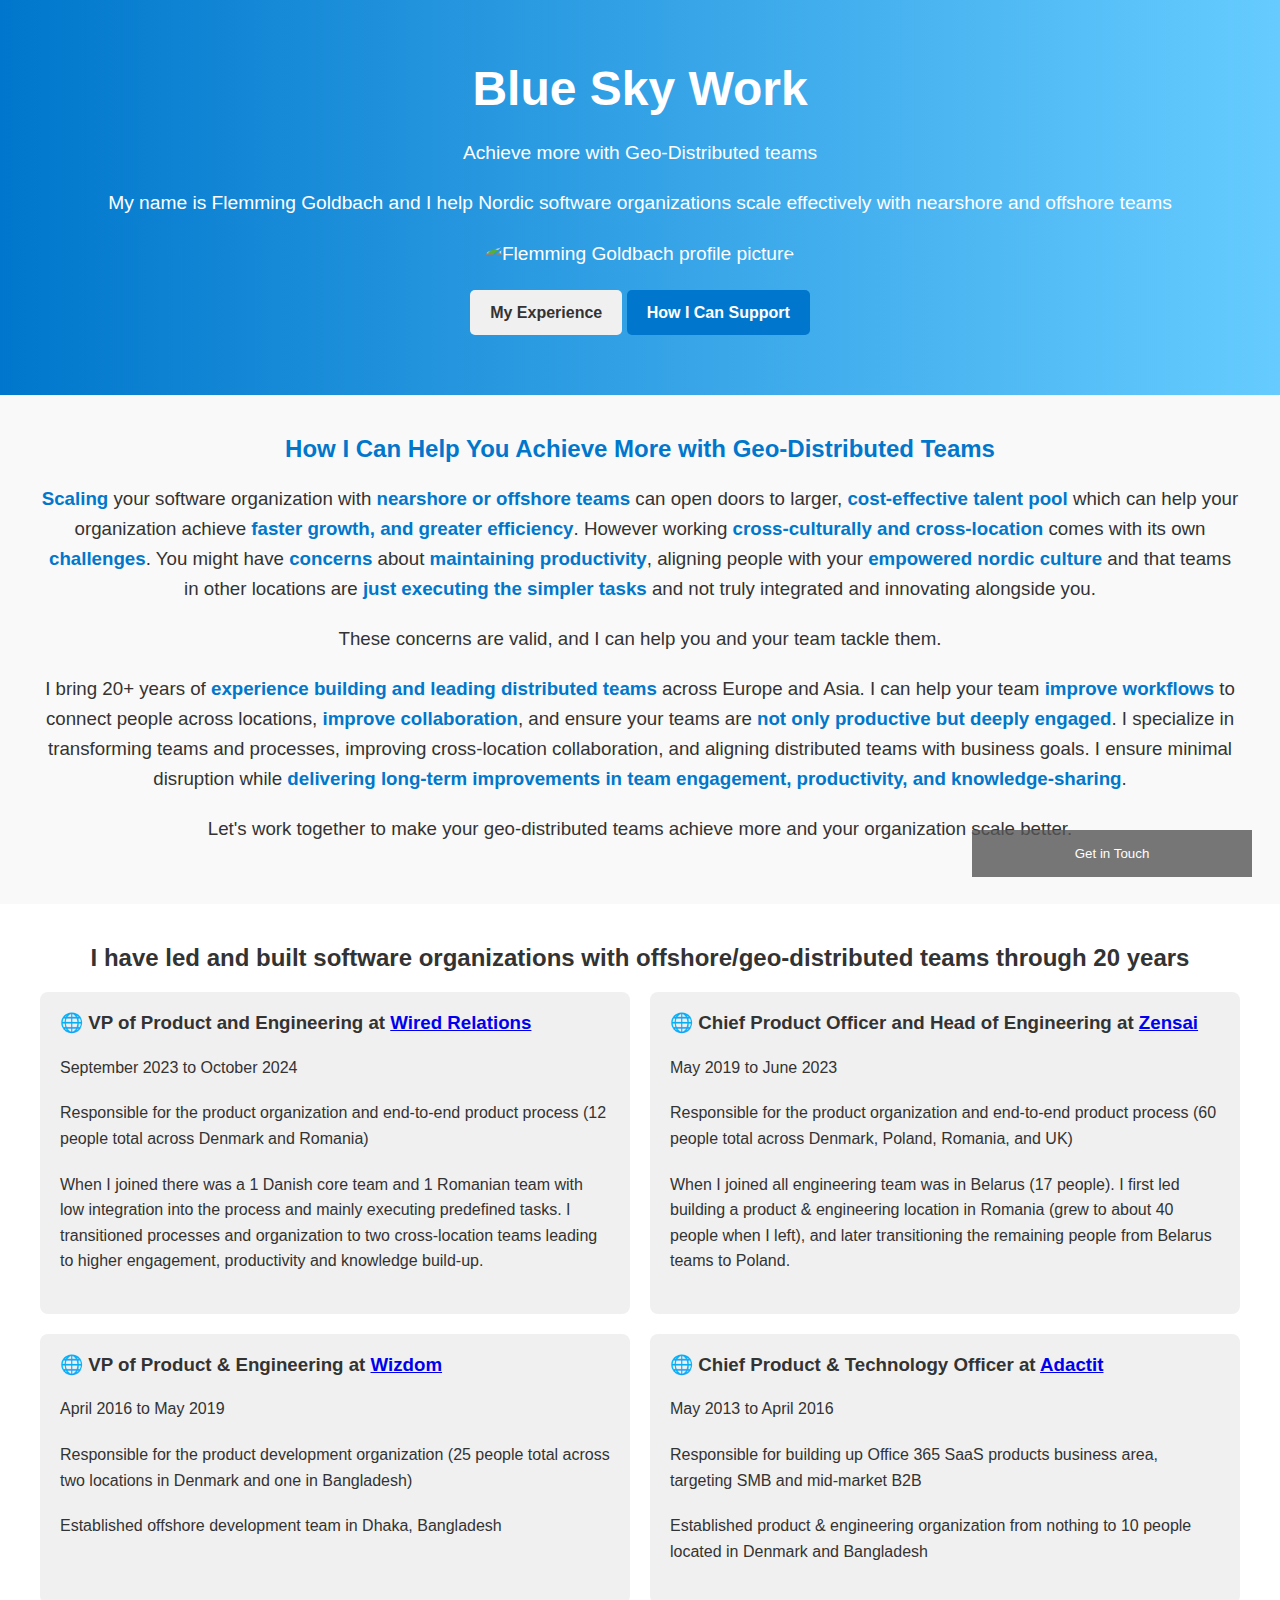
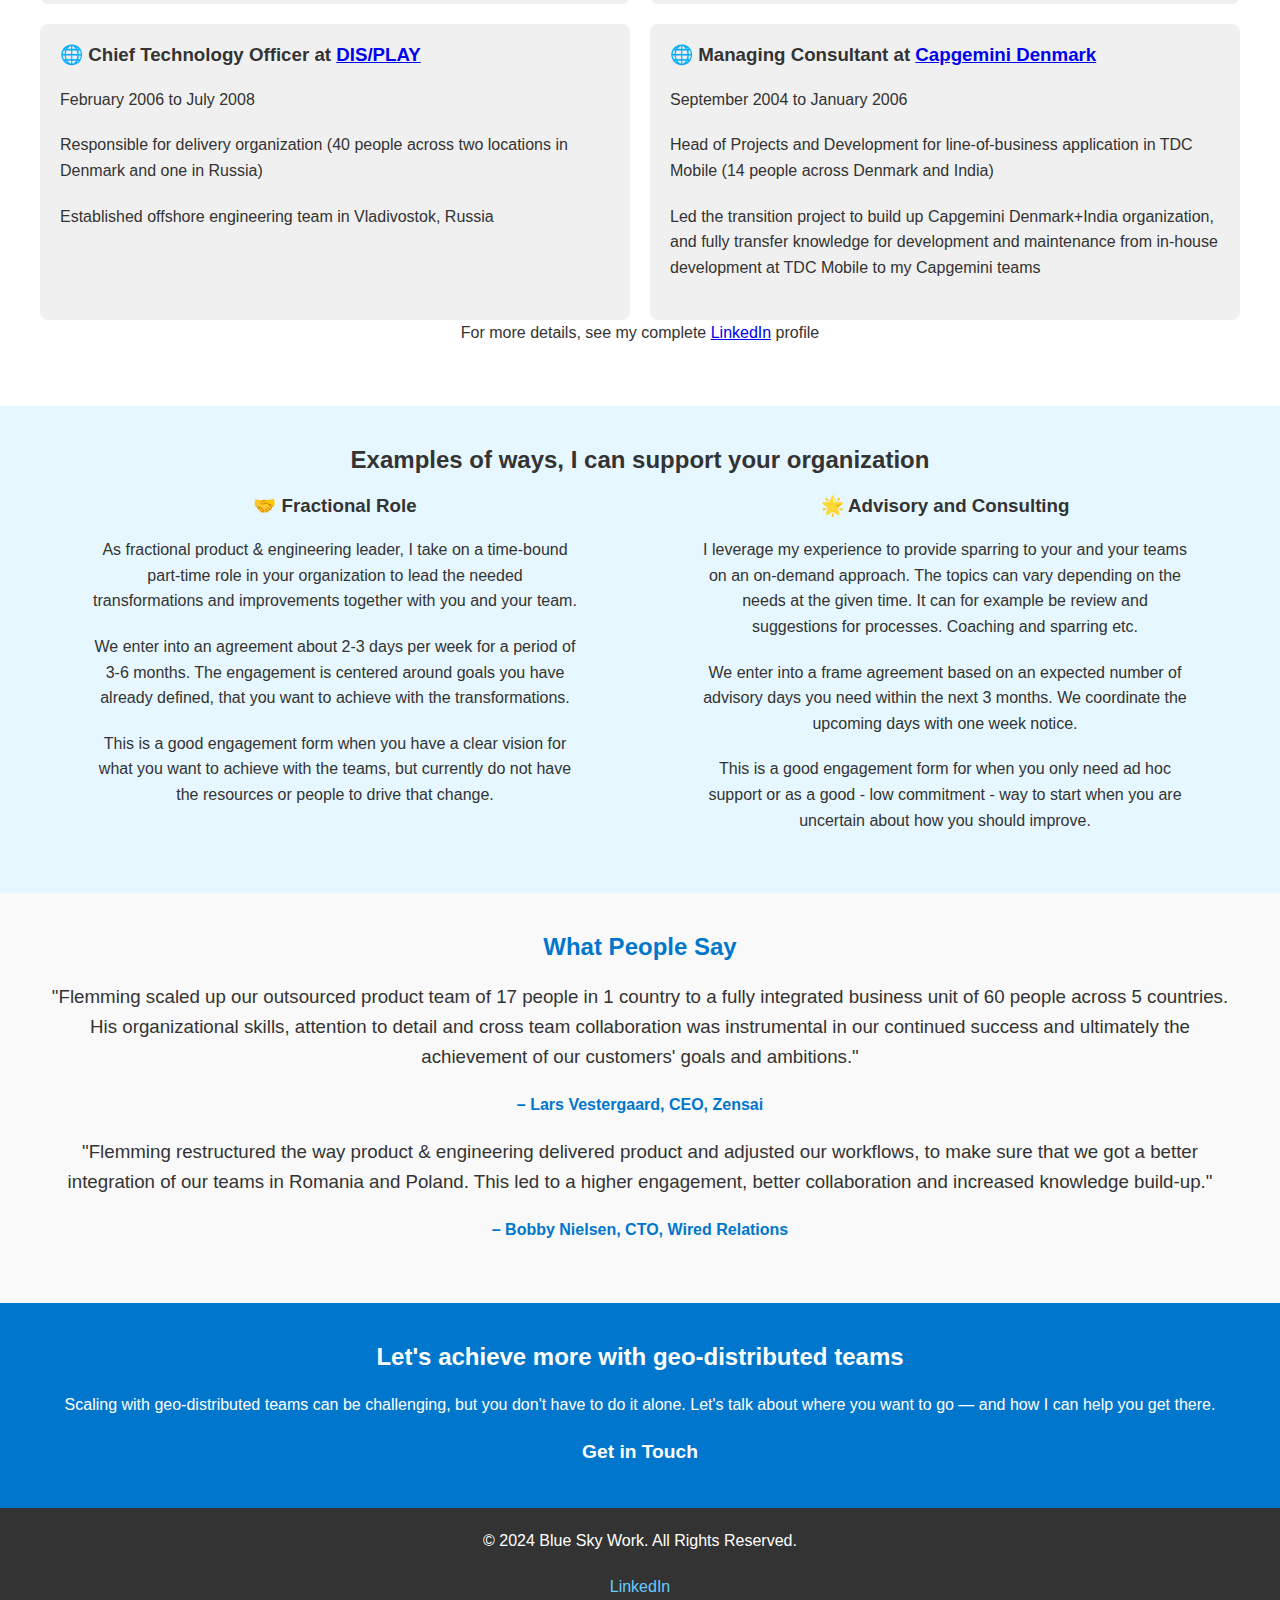
==== Achieve more with geo-distributed teams.html @ c0e4f88f "Finished get in touch form styling and script" ====
<!DOCTYPE html>
<html lang="en">
<head>
  <meta charset="UTF-8">
  <meta name="viewport" content="width=device-width, initial-scale=1.0">
  <meta name="description" content="Helping organizations succeed with geo-distributed teams.">
  <title>Blue Sky Work | Achieve more with Geo-Distributed teams</title>
  <link rel="stylesheet" href="BlueSkyWork.css">
  <link rel="icon" href="https://media.licdn.com/dms/image/v2/D4D0BAQG3H9X8XTEZLQ/company-logo_100_100/company-logo_100_100/0/1732009968538?e=1740614400&v=beta&t=Qu2xbpeN_D4anrm1xEJUUcedy39vUG2ZUcUOGXvjvgU">
  <script>
    function openGetInTouchForm() {
      document.getElementById("getintouchform").style.display = "block";
      document.getElementById("btnFormOpen").style.visibility = "hidden";
    }
    
    function closeGetInTouchForm() {
      document.getElementById("getintouchform").style.display = "none";
      document.getElementById("btnFormOpen").style.visibility = "visible";
    }
  </script>    
</head>

<body>
  <!-- Header Section -->
  <header class="hero">
    <div class="container">
      <h1>Blue Sky Work</h1>
      <p>Achieve more with Geo-Distributed teams</p>
      <p>My name is Flemming Goldbach and I help Nordic software organizations scale effectively with nearshore and offshore teams</p>
	    <p><img class="headshot-img" src="https://media.licdn.com/dms/image/v2/D4D03AQFJoS2XGDqo0w/profile-displayphoto-shrink_800_800/profile-displayphoto-shrink_800_800/0/1731488967940?e=1738195200&v=beta&t=5py8uIAyJLleh29RaLlCBYQ5_Brlfmj_ov9DJ4C3cRU" alt="Flemming Goldbach profile picture"/></p>
      <a href="#experience" class="btn secondary-btn">My Experience</a>
	    <a href="#how" class="btn primary-btn">How I Can Support</a>
    </div>
  </header>

  <!-- Overview Section -->
	<section id="overview" class="about">
	  <div class="container">
		<h2>How I Can Help You Achieve More with Geo-Distributed Teams</h2>
		  <p>
			<strong>Scaling</strong> your software organization with <strong>nearshore or offshore teams</strong> can open doors to larger, <strong>cost-effective talent pool</strong> which can help your organization achieve <strong>faster growth, and greater efficiency</strong>. However working <strong>cross-culturally and cross-location</strong> comes with its own <strong>challenges</strong>. You might have <strong>concerns</strong> about <strong>maintaining productivity</strong>, aligning people with your <strong>empowered nordic culture</strong> and that teams in other locations are <strong>just executing the simpler tasks</strong> and not truly integrated and innovating alongside you.
		  </p>
		  <p>These concerns are valid, and I can help you and your team tackle them.</p>
		  <p>
			I bring 20+ years of <strong>experience building and leading distributed teams</strong></strong> across Europe and Asia. I can help your team <strong>improve workflows</strong> to connect people across locations, <strong>improve collaboration</strong>, and ensure your teams are <strong>not only productive but deeply engaged</strong>. I specialize in transforming teams and processes, improving cross-location collaboration, and aligning distributed teams with business goals. I ensure minimal disruption while <strong>delivering long-term improvements in team engagement, productivity, and knowledge-sharing</strong>.
		  </p>
		  <p>
			Let&apos;s work together to make your geo-distributed teams achieve more and your organization scale better.
		  </p>
	  </div>
	</section>

  <!-- Experience Section -->
  <section id="experience" class="services">
    <div class="container">
      <h2>I have led and built software organizations with offshore/geo-distributed teams through 20 years</h2>
      <div class="experience-grid">
        <div class="service-item">
          <h3>🌐 VP of Product and Engineering at <a href="https://wiredrelations.com" target="_new">Wired Relations</a></h3>
		  <p>September 2023 to October 2024</p>
          <p>Responsible for the product organization and end-to-end product process (12 people total across Denmark and Romania)</p>
		  <p>When I joined there was a 1 Danish core team and 1 Romanian team with low integration into the process and mainly executing predefined tasks. I transitioned processes and organization to two cross-location teams leading to higher engagement, productivity and knowledge build-up.</p>
        </div>
        <div class="service-item">
          <h3>🌐 Chief Product Officer and Head of Engineering at <a href="https://zensai.com" target="_new">Zensai</a></h3>
		  <p>May 2019 to June 2023</p>
          <p>Responsible for the product organization and end-to-end product process (60 people total across Denmark, Poland, Romania, and UK)</p>
          <p>When I joined all engineering team was in Belarus (17 people). I first led building a product & engineering location in Romania (grew to about 40 people when I left), and later transitioning the remaining people from Belarus teams to Poland.</p>
		</div>
        <div class="service-item">
          <h3>🌐 VP of Product & Engineering at <a href="https://www.crunchbase.com/acquisition/livetiles-acquires-wizdom-88de--bb0a3d1d" target="_new">Wizdom</a></h3>
		  <p>April 2016 to May 2019</p>
          <p>Responsible for the product development organization (25 people total across two locations in Denmark and one in Bangladesh)</p>
          <p>Established offshore development team in Dhaka, Bangladesh</p>
        </div>
        <div class="service-item">
          <h3>🌐 Chief Product & Technology Officer at <a href="https://finans.dk/investor/ECE9202393/tdc-koeber-cloudvirksomhed/" target="_new">Adactit</a></h3>
		  <p>May 2013 to April 2016</p>
          <p>Responsible for building up Office 365 SaaS products business area, targeting SMB and mid-market B2B</p>
          <p>Established product & engineering organization from nothing to 10 people located in Denmark and Bangladesh</p>
        </div>
        <div class="service-item">
          <h3>🌐 Chief Technology Officer at <a href="https://www.akqa.com/news/hej-denmark/" target="_new">DIS/PLAY</a></h3>
		  <p>February 2006 to July 2008</p>
          <p>Responsible for delivery organization (40 people across two locations in Denmark and one in Russia)</p>
          <p>Established offshore engineering team in Vladivostok, Russia</p>
        </div>
        <div class="service-item">
          <h3>🌐 Managing Consultant at <a href="https://www.capgemini.com/dk-en/" target="_new">Capgemini Denmark</a></h3>
		  <p>September 2004 to January 2006</p>
          <p>Head of Projects and Development  for line-of-business application in TDC Mobile (14 people across Denmark and India)</p>
          <p>Led the transition project to build up Capgemini Denmark+India organization, and fully transfer knowledge for development and maintenance from in-house development at TDC Mobile to my Capgemini teams</p>
        </div>
      </div>
	  <p class="experience-footer">
		For more details, see my complete <a href="https://www.linkedin.com/in/goldbach/" target="_new">LinkedIn</a> profile
	  </p>
    </div>
  </section>

  <!-- How I Can Support Section -->
  <section id="how" class="why">
    <div class="container">
      <h2>Examples of ways, I can support your organization</h2>
      <div class="pillars">
        <div class="pillar">
          <h3>🤝 Fractional Role</h3>
          <p>As fractional product & engineering leader, I take on a time-bound part-time role in your organization to lead the needed transformations and improvements together with you and your team.</p>
          <p>We enter into an agreement about 2-3 days per week for a period of 3-6 months. The engagement is centered around goals you have already defined, that you want to achieve with the transformations.</p>
          <p>This is a good engagement form when you have a clear vision for what you want to achieve with the teams, but currently do not have the resources or people to drive that change.</p>
        </div>
        <div class="pillar">
          <h3>🌟 Advisory and Consulting</h3>
          <p>I leverage my experience to provide sparring to your and your teams on an on-demand approach. The topics can vary depending on the needs at the given time. It can for example be review and suggestions for processes. Coaching and sparring etc.</p>
          <p>We enter into a frame agreement based on an expected number of advisory days you need within the next 3 months. We coordinate the upcoming days with one week notice.</p>
          <p>This is a good engagement form for when you only need ad hoc support or as a good - low commitment - way to start when you are uncertain about how you should improve.</p>
        </div>
      </div>
    </div>
  </section>

  <!-- Testimonials Section -->
  <section id="testimonials" class="testimonials">
    <div class="container">
      <h2>What People Say</h2>
      <div class="testimonial">
        <p>"Flemming scaled up our outsourced product team of 17 people in 1 country to a fully integrated business unit of 60 people across 5 countries. His organizational skills, attention to detail and cross team collaboration was instrumental in our continued success and ultimately the achievement of our customers' goals and ambitions."</p>
        <strong>– Lars Vestergaard, CEO, Zensai</strong>
      </div>
      <div class="testimonial">
        <p>"Flemming restructured the way product & engineering delivered product and adjusted our workflows, to make sure that we got a better integration of our teams in Romania and Poland. This led to a higher engagement, better collaboration and increased knowledge build-up."</p>
        <strong>– Bobby Nielsen, CTO, Wired Relations</strong>
      </div>
    </div>
  </section>


  <!-- Call to Action Section -->
  <section id="contact" class="cta">
    <div class="container">
      <h2>Let&apos;s achieve more with geo-distributed teams</h2>
      <p>Scaling with geo-distributed teams can be challenging, but you don&apos;t have to do it alone. Let&apos;s talk about where you want to go — and how I can help you get there.</p>
      <div class="getintouchtext" onclick="openGetInTouchForm()">Get in Touch</div>
    </div>
  </section>

  <!-- Footer Section -->
  <footer class="footer">
    <div class="container">
      <p>© 2024 Blue Sky Work. All Rights Reserved.</p>
      <p><a href="https://www.linkedin.com/in/goldbach/" target="_new">LinkedIn</a></p>
    </div>
  </footer>

    <!-- Get In Touch Button -->
  <button class="form-open-button" id="btnFormOpen" onclick="openGetInTouchForm()">Get in Touch</button>

  <!-- Get In Touch Form -->
  <div id="getintouchform" class="getintouchform">
    <iframe id="getintouchframe" width="640px" height="800px" src="https://forms.office.com/e/Z7C0hEsHMS?nocookieembed=true" frameborder="0" marginwidth="0" marginheight="0" style="border: none; max-width:100%; max-height:100vh" allowfullscreen webkitallowfullscreen mozallowfullscreen msallowfullscreen> </iframe><br/>
    <button type="button" class="form-close-button" id="btnFormClose" onclick="closeGetInTouchForm()">Close</button>
  </div>

</body>
</html>
---- BlueSkyWork.css ----
/* General Styles */
body {
  font-family: 'Open Sans', sans-serif;
  line-height: 1.6;
  margin: 0;
  padding: 0;
  color: #333;
}

.container {
  max-width: 1200px;
  margin: 0 auto;
  padding: 0 20px;
}

h1, h2, h3 {
  margin: 0 0 20px;
  line-height: 1.2;
}

p {
  margin: 0 0 20px;
}

.headshot-img {
  width:150px;
  height:150px;
  border-radius: 50%;
  object-fit: cover;
}

/* Buttons */
.btn {
  text-decoration: none;
  padding: 10px 20px;
  border-radius: 5px;
  font-weight: bold;
  display: inline-block;
}

.primary-btn {
  background: #0077cc;
  color: white;
}

.secondary-btn {
  background: #f0f0f0;
  color: #333;
}

/* Header Section */
.hero {
  background: linear-gradient(to right, #0077cc, #66ccff);
  color: white;
  text-align: center;
  padding: 60px 20px;
}

.hero h1 {
  font-size: 3rem;
}

.hero p {
  font-size: 1.2rem;
}

/* About Section */
.about {
  background: #f9f9f9;
  padding: 40px 20px;
  text-align: center;
}
.about h2 {
  color: #0077cc;
}

.about p {
  font-size: 1.17rem;
}

.about strong {
  color: #0077cc; /* Use a subtle blue to highlight "Blue Sky Thinking" */
  font-weight: bold;
}

/* Services Section */
.services {
  padding: 40px 20px;
}

.services h2 {
  text-align: center;
}

.service-grid {
  display: grid;
  grid-template-columns: repeat(auto-fit, minmax(300px, 1fr));
  gap: 20px;
}

.experience-grid {
  display: grid;
  grid-template-columns: repeat(auto-fit, minmax(450px, 1fr));
  gap: 20px;
}

.service-item {
  background: #f0f0f0;
  padding: 20px;
  border-radius: 8px;
}

.experience-footer {
	text-align: center;
}

/* Why Work With Me Section */
.why {
  background: #e6f7ff;
  padding: 40px 20px;
  text-align: center;
}

.pillars {
  display: grid;
  grid-template-columns: repeat(auto-fit, minmax(300px, 1fr));
  gap: 20px;
}

.pillar {
  text-align: center;
  margin-left: 50px;
  margin-right: 50px;
}

/* Testimonials Section */
.testimonials {
  background: #f9f9f9;   /*not in original design*/
  padding: 40px 20px;
  text-align: center;
}

.testimonials h2 {
  color: #0077cc;
}

.testimonials p {
  font-size: 1.17rem;
}

.testimonials strong {
  color: #0077cc; /* Use a subtle blue to highlight "Blue Sky Thinking" */
  font-weight: bold;
}


.testimonial {
  margin-bottom: 20px;
}

/* CTA Section */
.cta {
  background: #0077cc;
  color: white;
  text-align: center;
  padding: 40px 20px;
}

.getintouchtext {
  font-size: 1.2rem;
  font-weight: bold;
  cursor: pointer;
}

/* Footer */
.footer {
  background: #333;
  color: white;
  text-align: center;
  padding: 20px 0;
}

.footer a {
  color: #66ccff;
  text-decoration: none;
}

/* Get in Touch Form */
.form-open-button {
  background-color: #555;
  color: white;
  padding: 16px 20px;
  border: none;
  cursor: pointer;
  opacity: 0.8;
  position: fixed;
  bottom: 23px;
  right: 28px;
  width: 280px;
}

.form-close-button {
  background-color: #555;
  color: white;
  padding: 16px 20px;
  border: none;
  cursor: pointer;
  width: 100%;
  margin-bottom:10px;
  opacity: 0.8;
  width: 100%;
}

.form-open-button:hover, .form-close-button:hover {
  opacity: 1;
}

/* The popup form - hidden by default */
.getintouchform {
  display: none;
  position: fixed;
  bottom: 0;
  right: 15px;
  border: 3px solid #f1f1f1;
  z-index: 9;
}
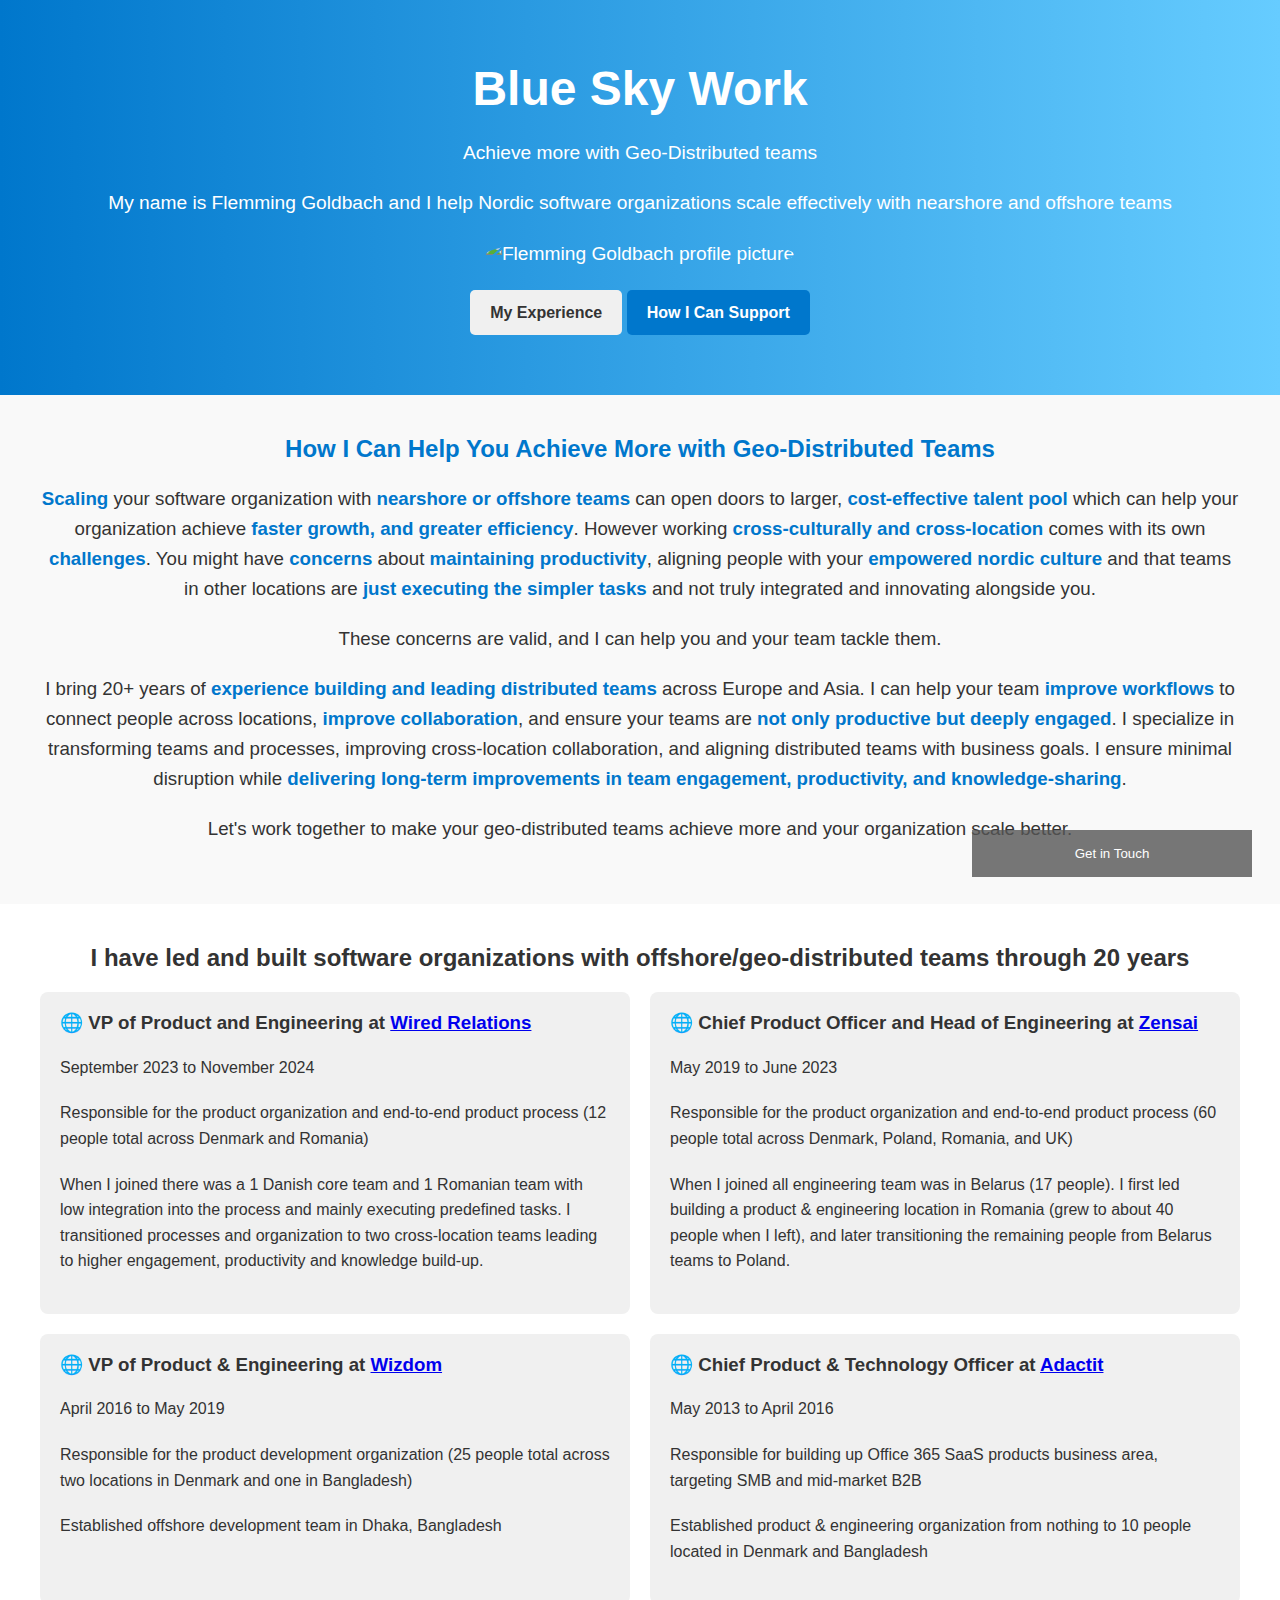
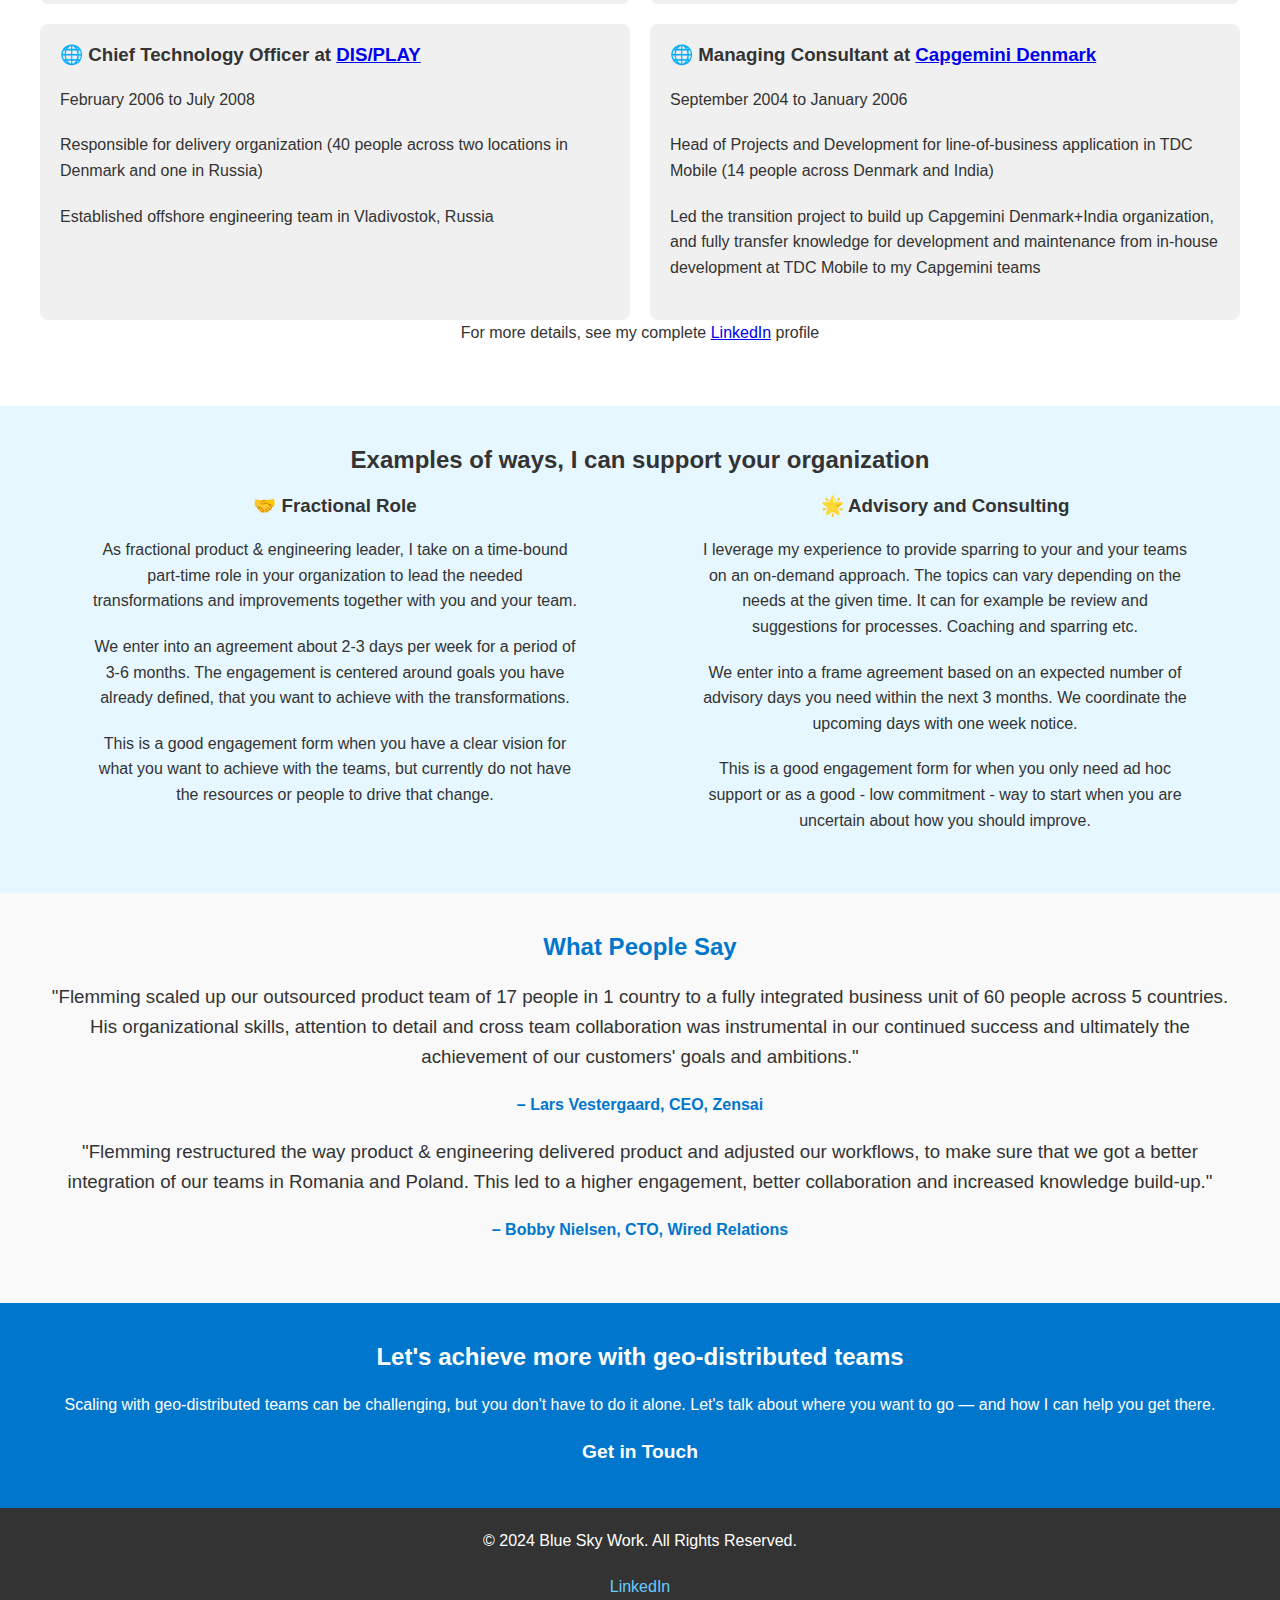
==== commit e2b4ea48: "Wording corrections" ====
--- a/Achieve more with geo-distributed teams.html
+++ b/Achieve more with geo-distributed teams.html
@@ -57,7 +57,7 @@
       <div class="experience-grid">
         <div class="service-item">
           <h3>🌐 VP of Product and Engineering at <a href="https://wiredrelations.com" target="_new">Wired Relations</a></h3>
-		  <p>September 2023 to October 2024</p>
+		  <p>September 2023 to November 2024</p>
           <p>Responsible for the product organization and end-to-end product process (12 people total across Denmark and Romania)</p>
 		  <p>When I joined there was a 1 Danish core team and 1 Romanian team with low integration into the process and mainly executing predefined tasks. I transitioned processes and organization to two cross-location teams leading to higher engagement, productivity and knowledge build-up.</p>
         </div>
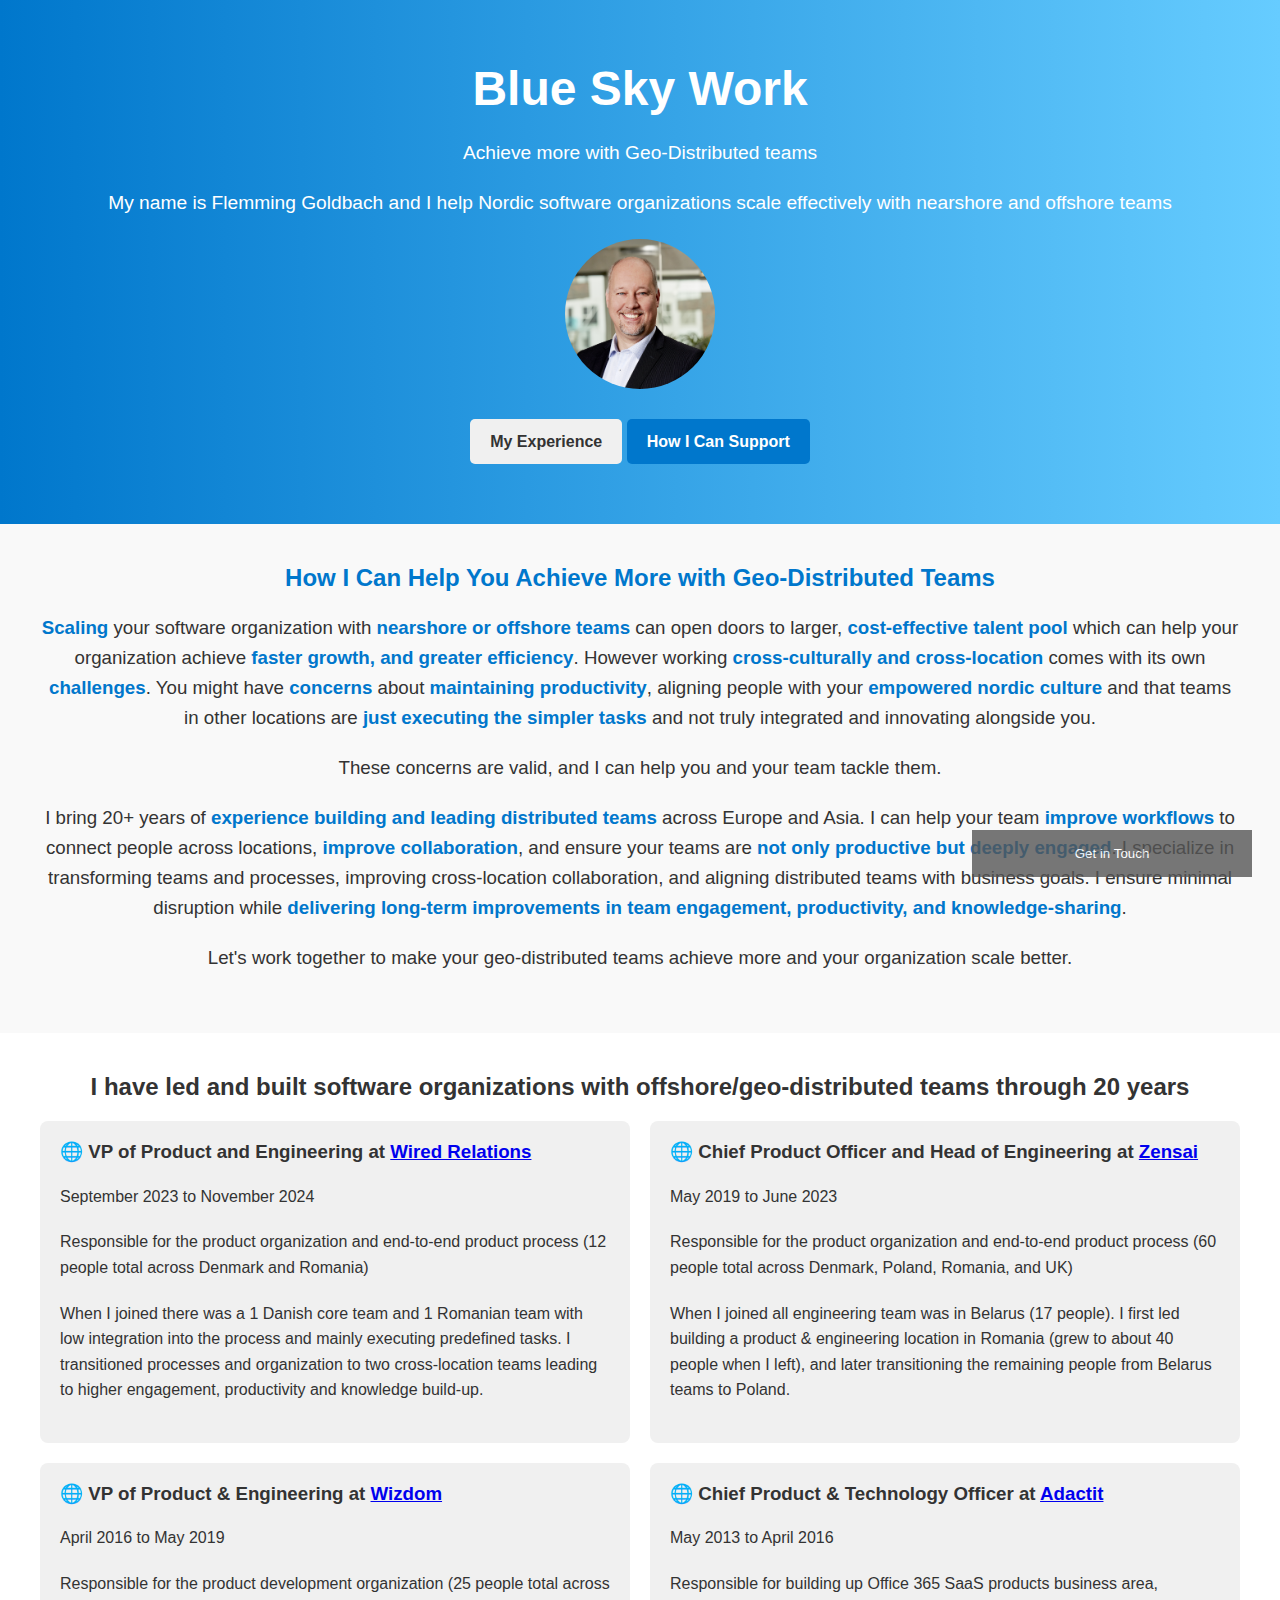
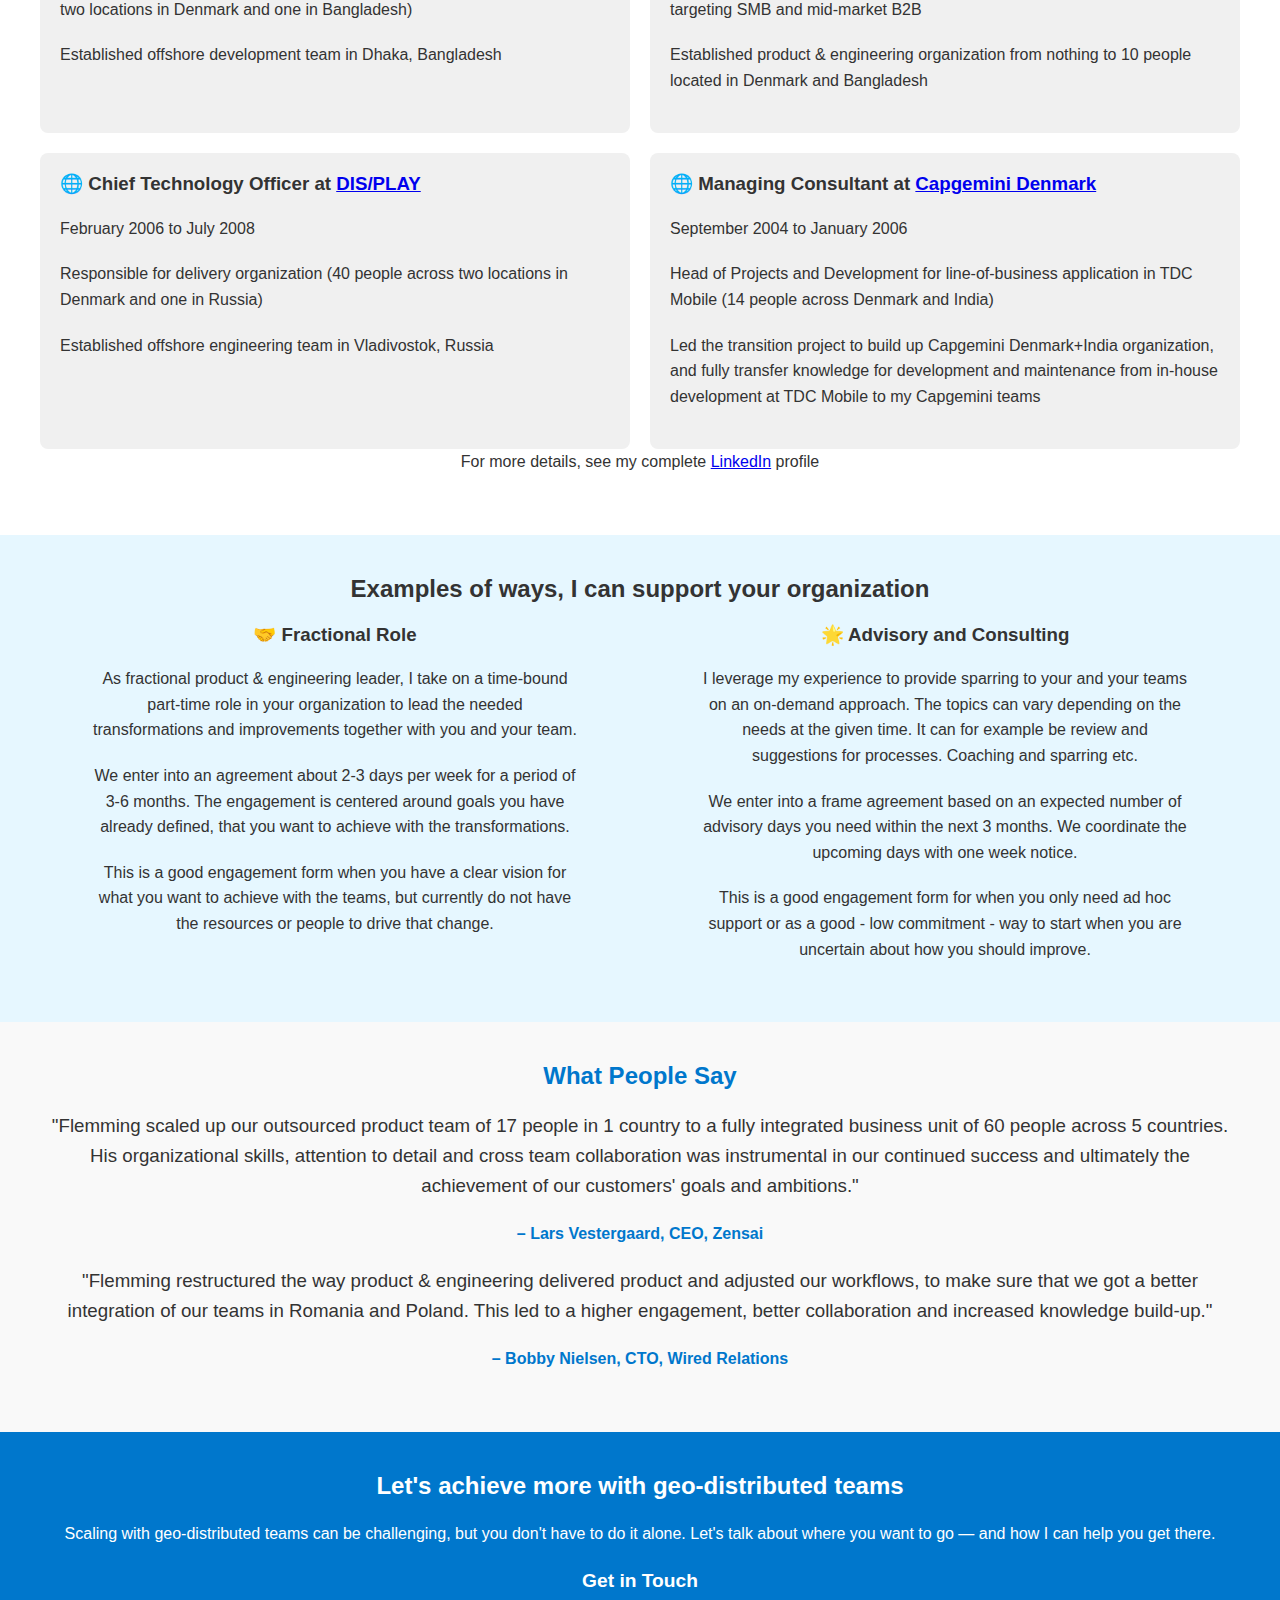
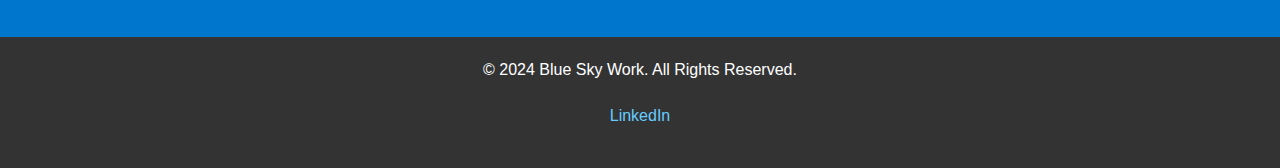
==== commit 840568d7: "Added local profile picture" ====
--- a/Achieve more with geo-distributed teams.html
+++ b/Achieve more with geo-distributed teams.html
@@ -27,7 +27,7 @@
       <h1>Blue Sky Work</h1>
       <p>Achieve more with Geo-Distributed teams</p>
       <p>My name is Flemming Goldbach and I help Nordic software organizations scale effectively with nearshore and offshore teams</p>
-	    <p><img class="headshot-img" src="https://media.licdn.com/dms/image/v2/D4D03AQFJoS2XGDqo0w/profile-displayphoto-shrink_800_800/profile-displayphoto-shrink_800_800/0/1731488967940?e=1738195200&v=beta&t=5py8uIAyJLleh29RaLlCBYQ5_Brlfmj_ov9DJ4C3cRU" alt="Flemming Goldbach profile picture"/></p>
+	    <p><img class="headshot-img" src="2023-FlemmingGoldbach-portrait.png" alt="Flemming Goldbach profile picture"/></p>
       <a href="#experience" class="btn secondary-btn">My Experience</a>
 	    <a href="#how" class="btn primary-btn">How I Can Support</a>
     </div>
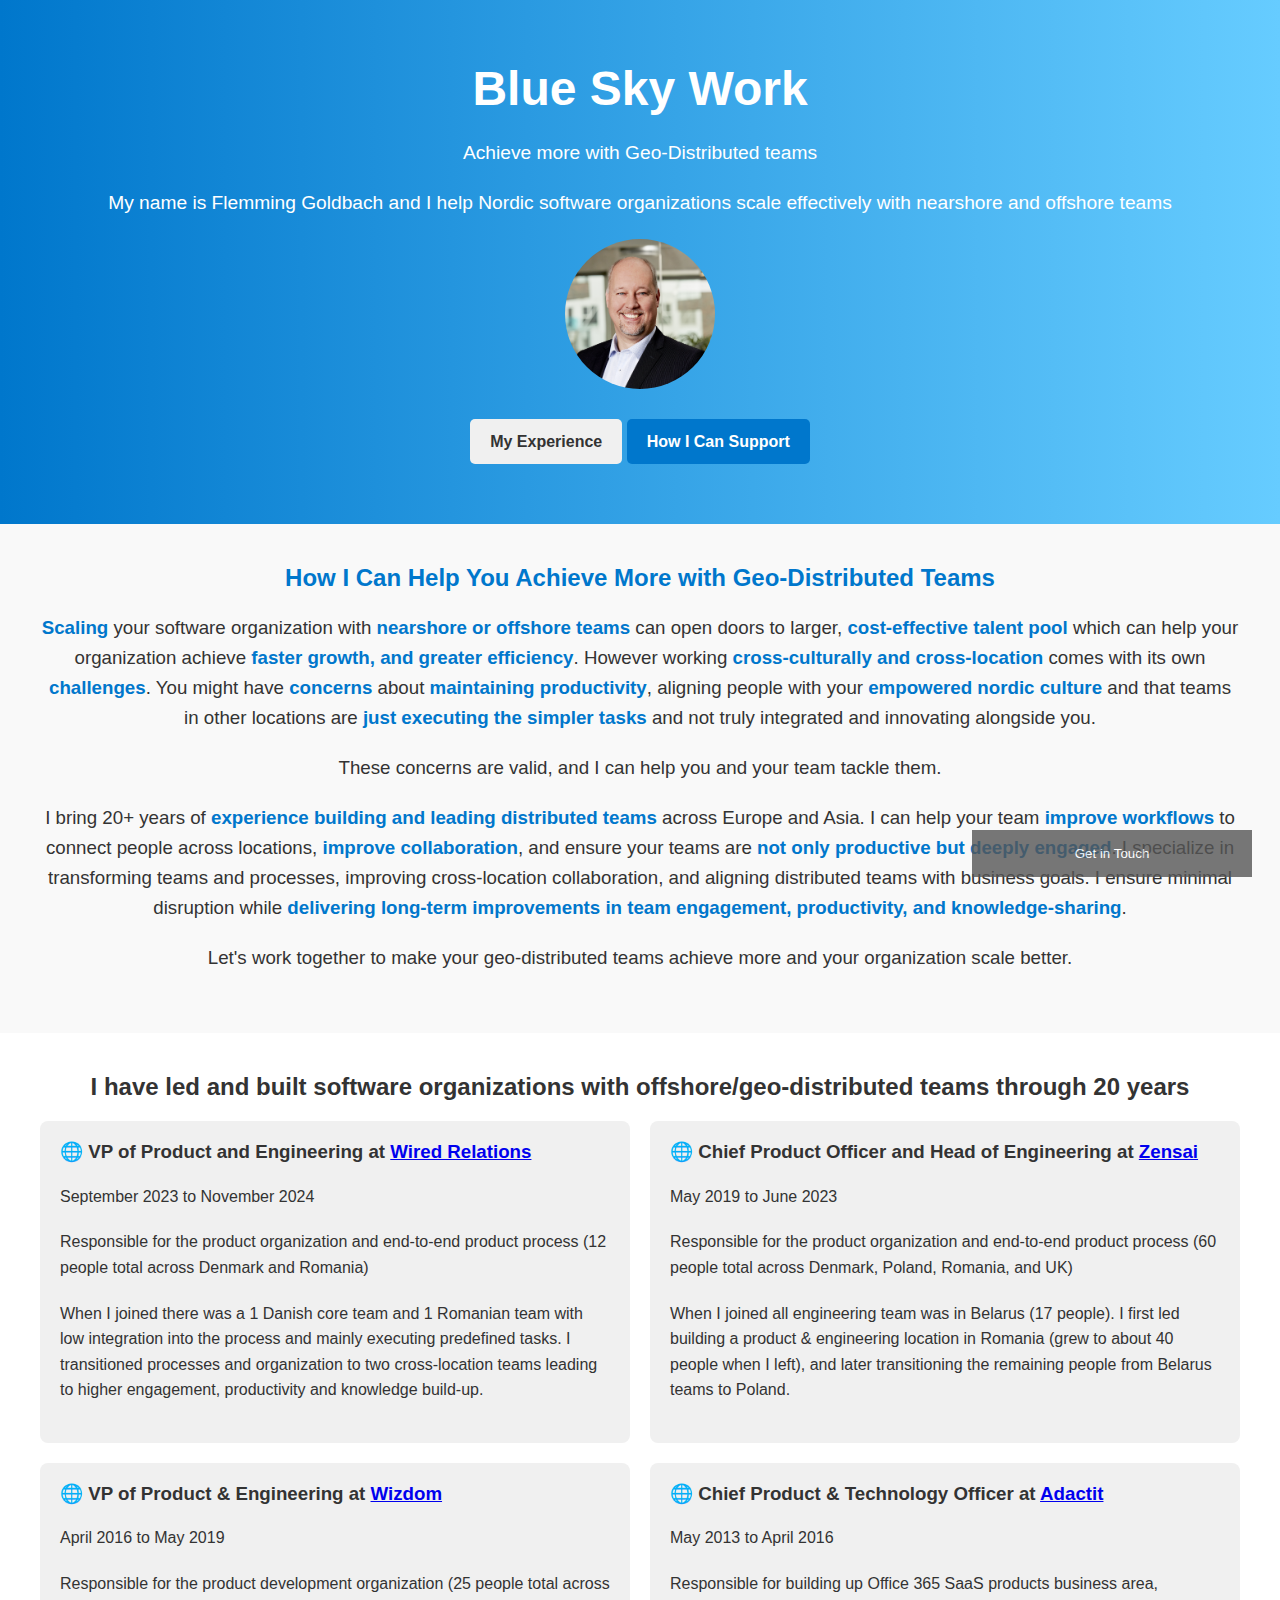
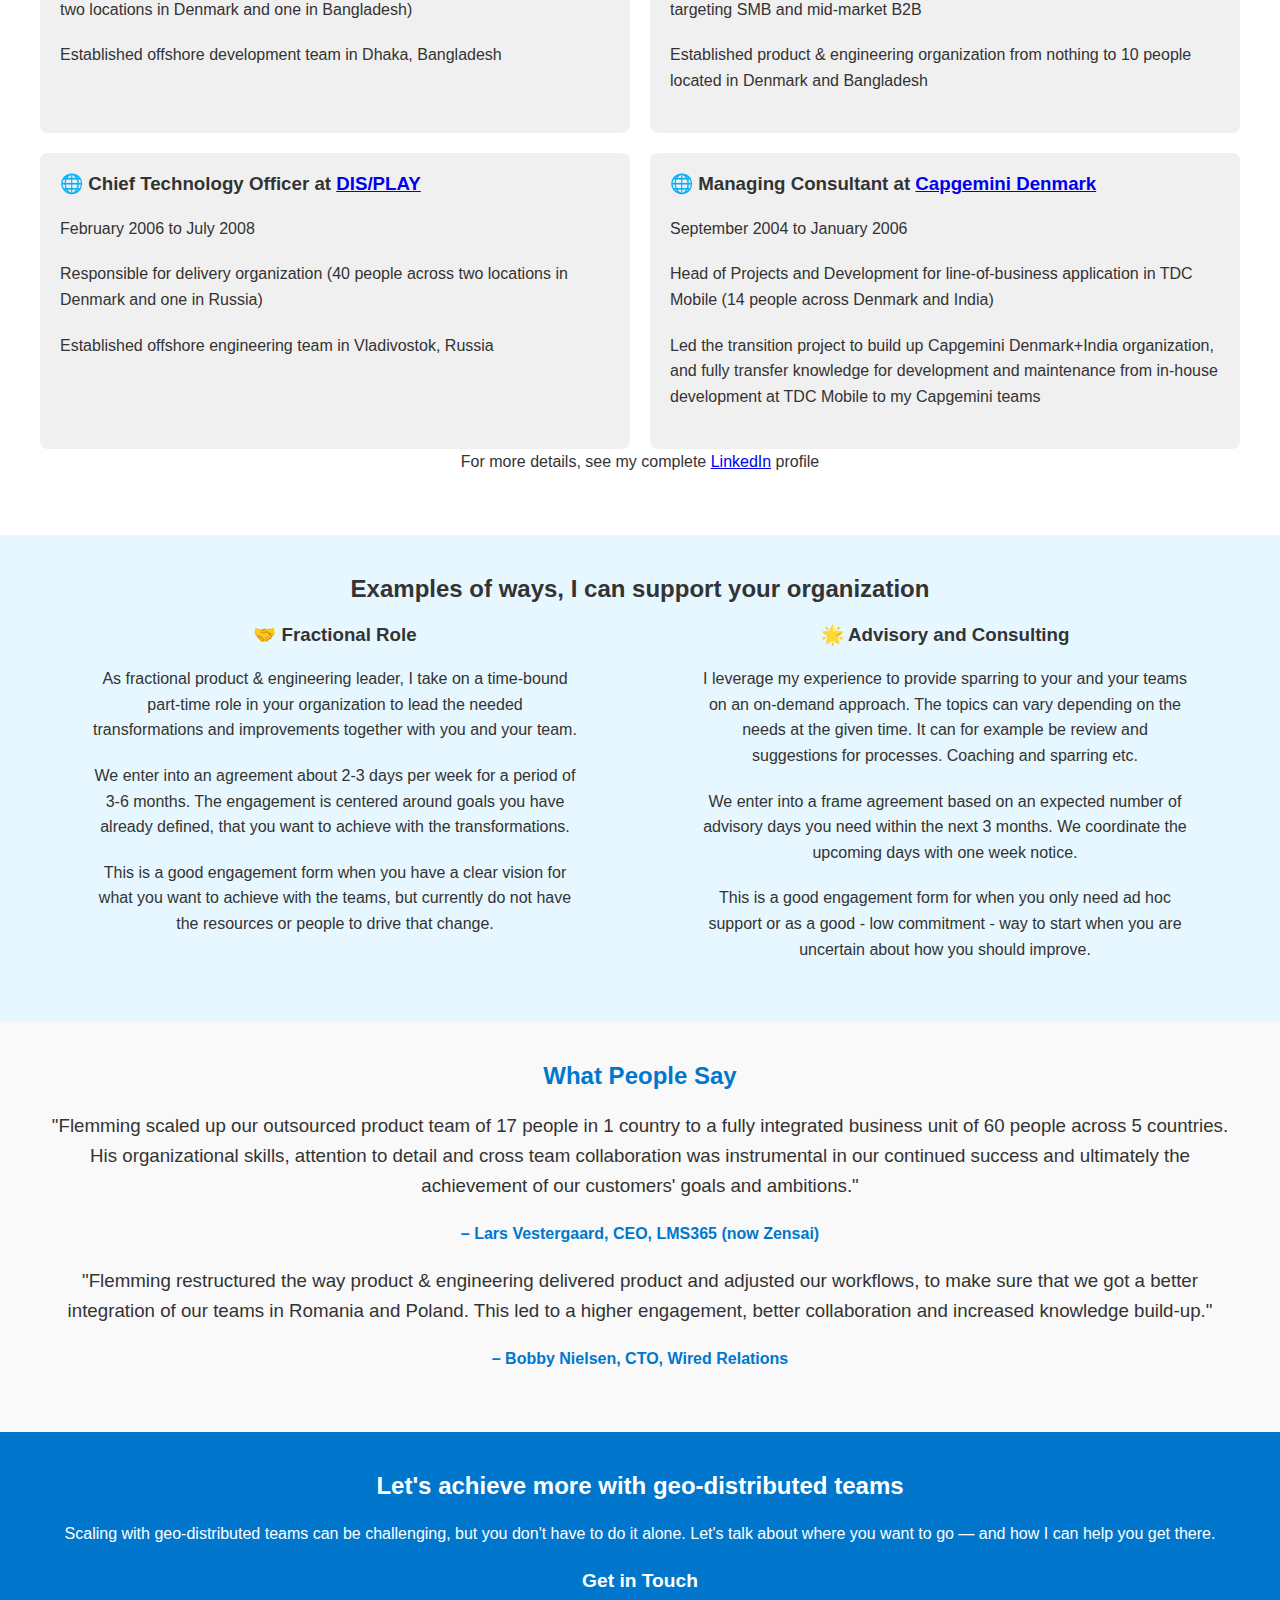
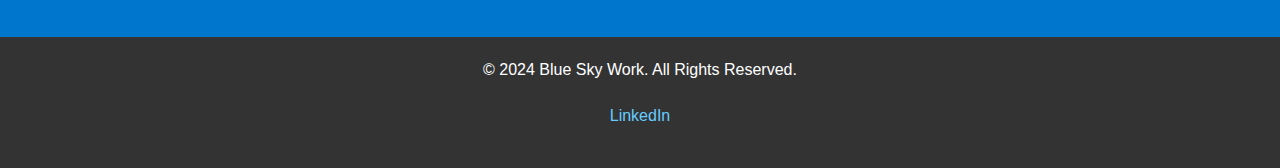
==== commit 2ead188e: "Update Achieve more with geo-distributed teams.html" ====
--- a/Achieve more with geo-distributed teams.html
+++ b/Achieve more with geo-distributed teams.html
@@ -125,7 +125,7 @@
       <h2>What People Say</h2>
       <div class="testimonial">
         <p>"Flemming scaled up our outsourced product team of 17 people in 1 country to a fully integrated business unit of 60 people across 5 countries. His organizational skills, attention to detail and cross team collaboration was instrumental in our continued success and ultimately the achievement of our customers' goals and ambitions."</p>
-        <strong>– Lars Vestergaard, CEO, Zensai</strong>
+        <strong>– Lars Vestergaard, CEO, LMS365 (now Zensai)</strong>
       </div>
       <div class="testimonial">
         <p>"Flemming restructured the way product & engineering delivered product and adjusted our workflows, to make sure that we got a better integration of our teams in Romania and Poland. This led to a higher engagement, better collaboration and increased knowledge build-up."</p>
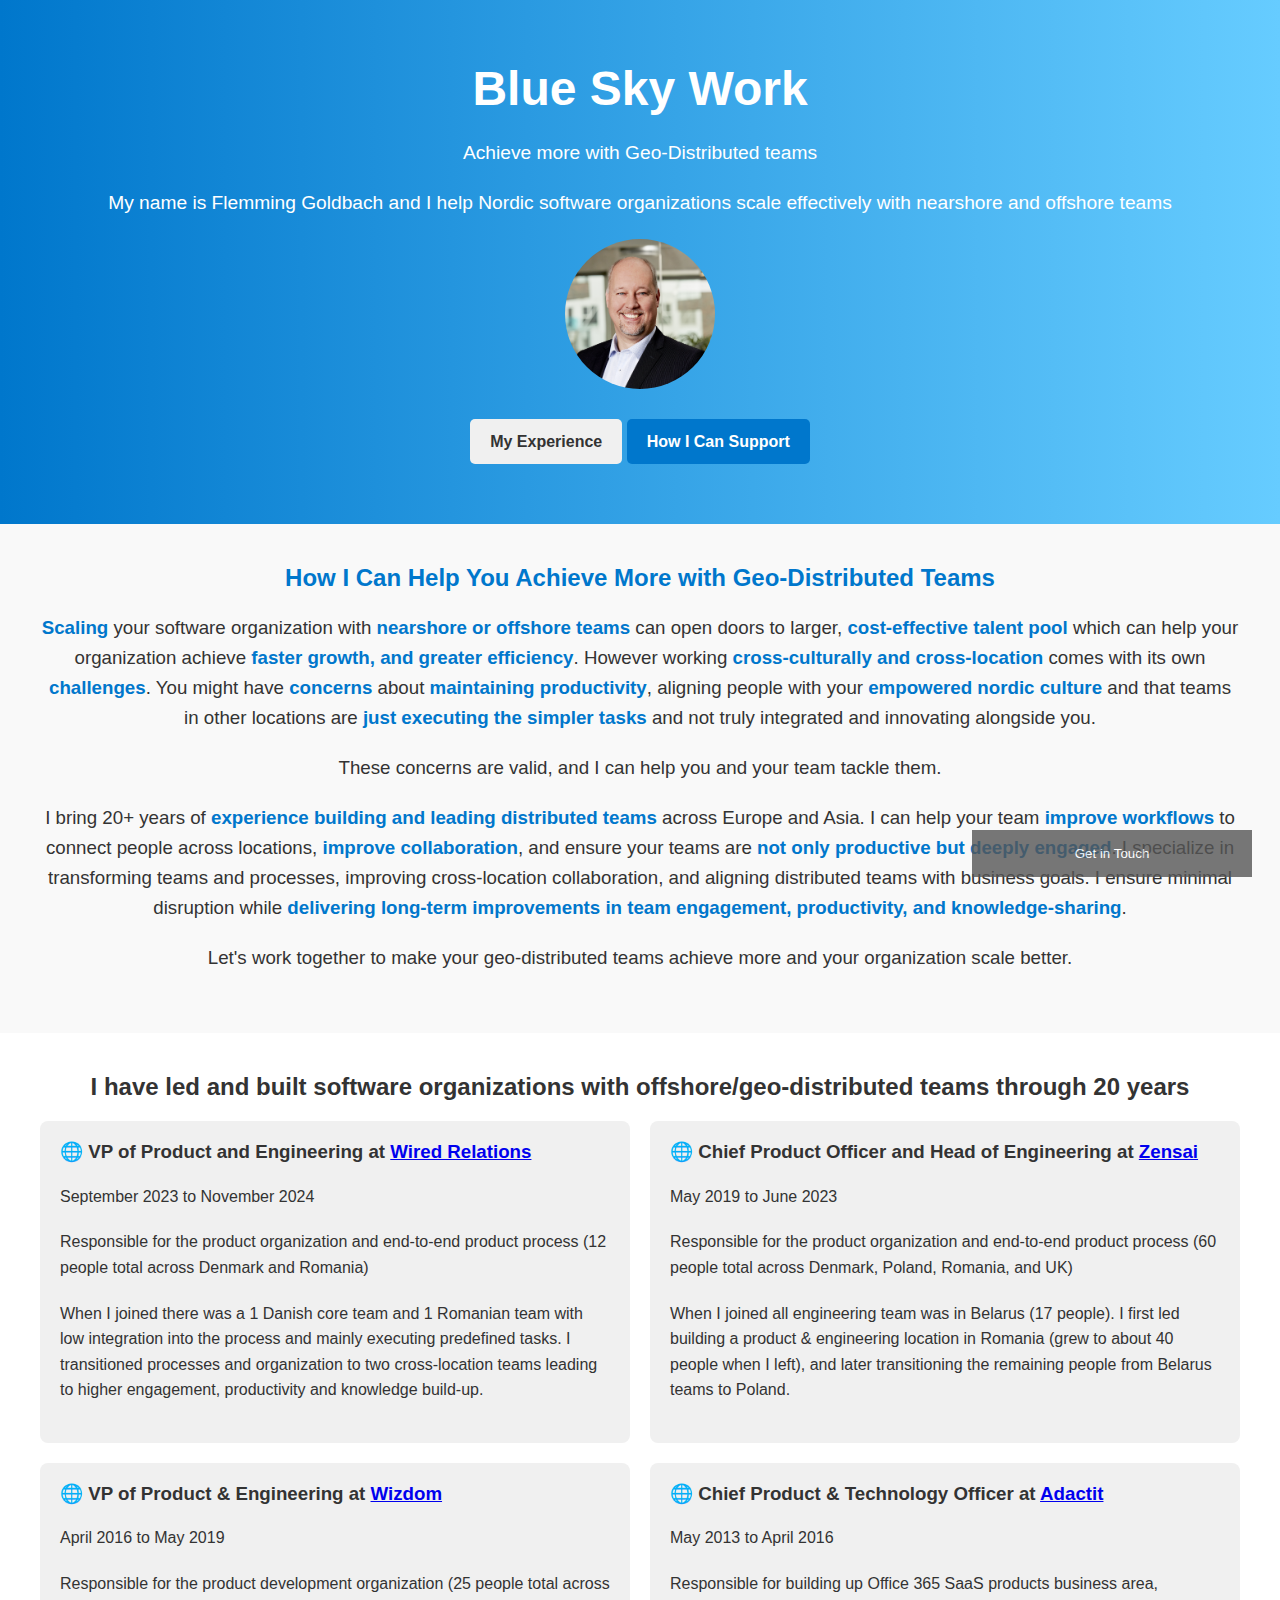
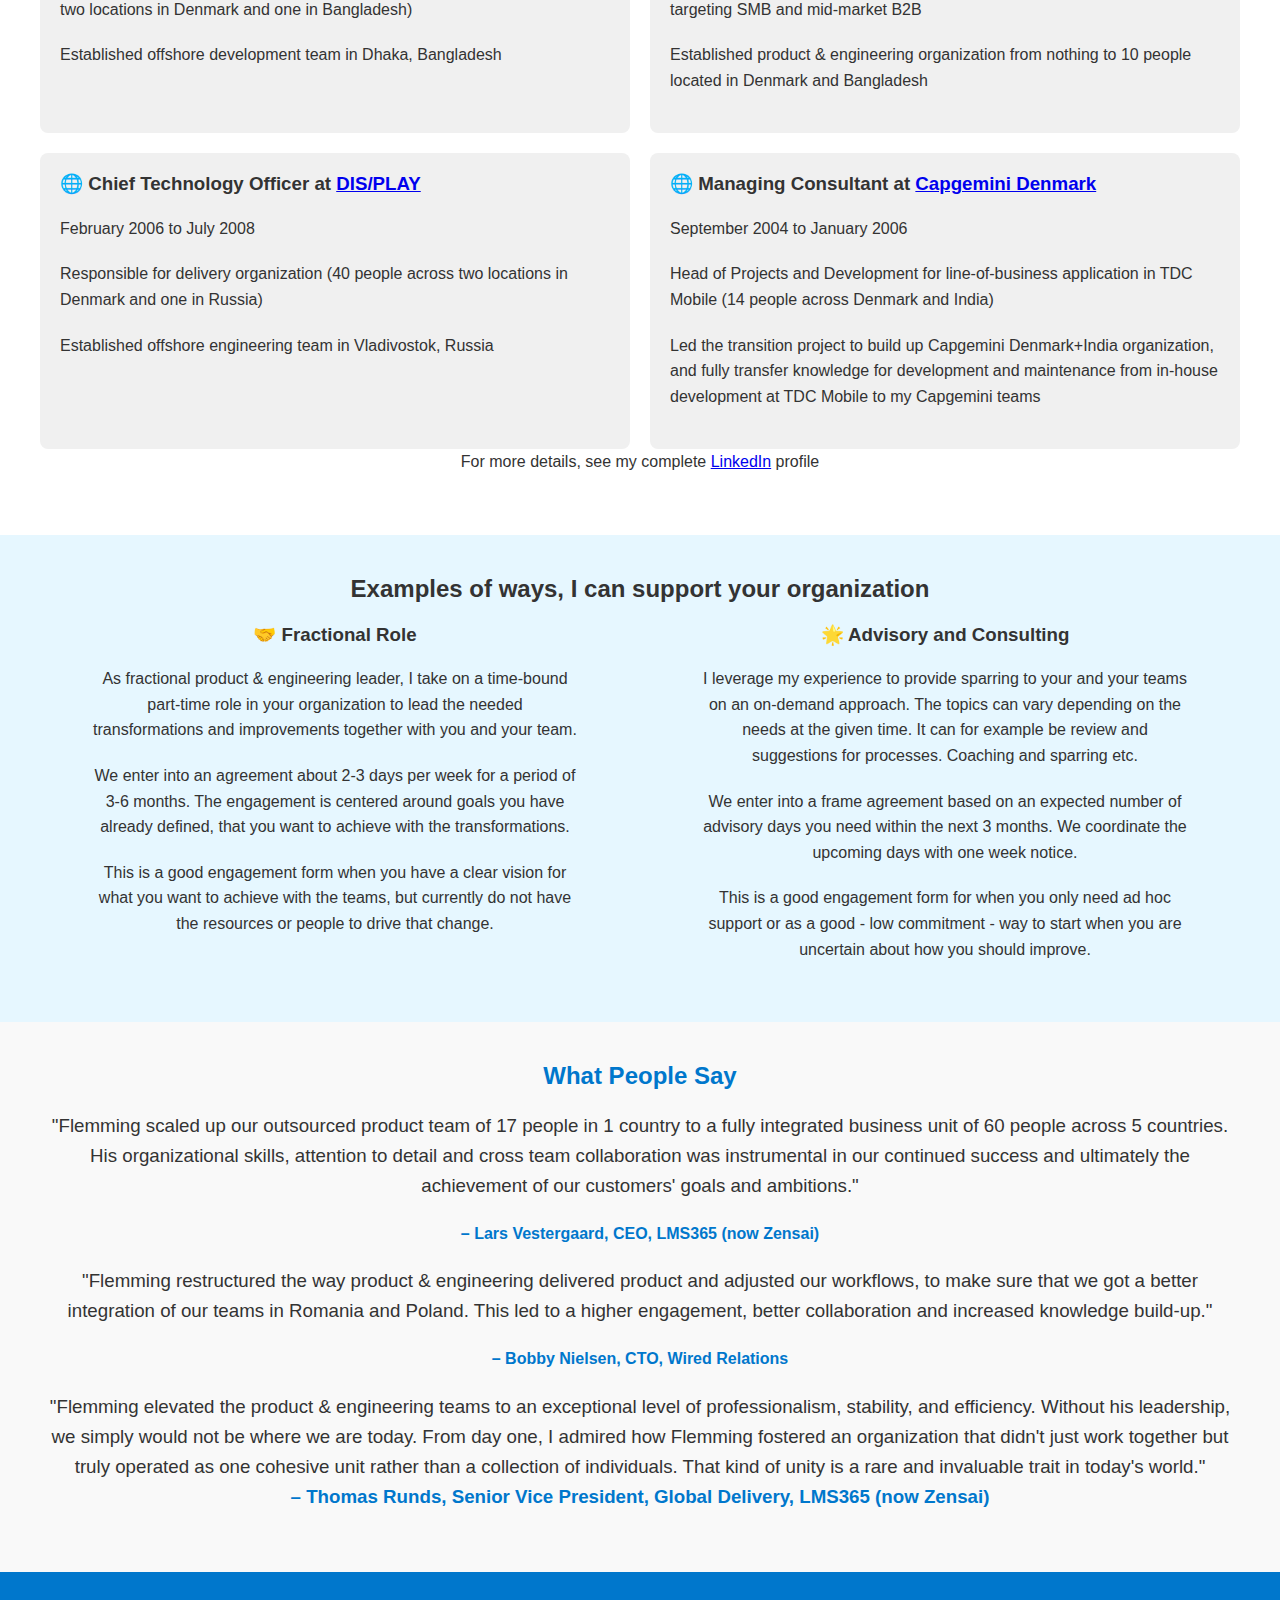
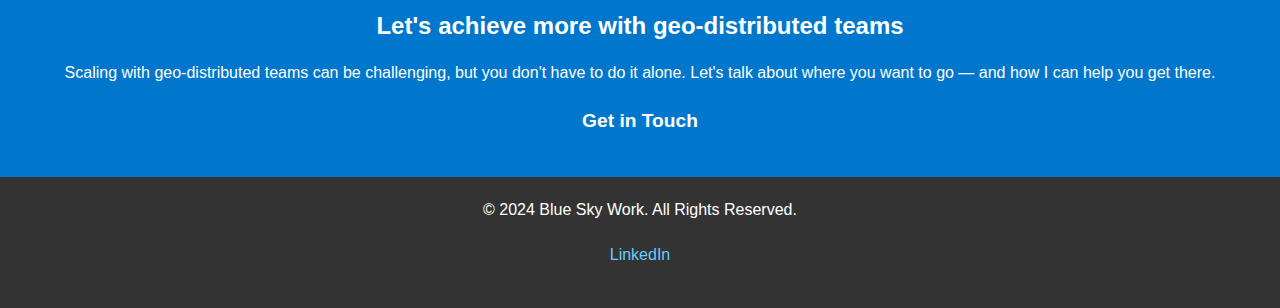
==== commit 2fda6692: "Added testimonial from Thomas Runds" ====
--- a/Achieve more with geo-distributed teams.html
+++ b/Achieve more with geo-distributed teams.html
@@ -6,7 +6,7 @@
   <meta name="description" content="Helping organizations succeed with geo-distributed teams.">
   <title>Blue Sky Work | Achieve more with Geo-Distributed teams</title>
   <link rel="stylesheet" href="BlueSkyWork.css">
-  <link rel="icon" href="https://media.licdn.com/dms/image/v2/D4D0BAQG3H9X8XTEZLQ/company-logo_100_100/company-logo_100_100/0/1732009968538?e=1740614400&v=beta&t=Qu2xbpeN_D4anrm1xEJUUcedy39vUG2ZUcUOGXvjvgU">
+  <link rel="icon" href="BlueSkyWork-LinkedIn-Icon.png">
   <script>
     function openGetInTouchForm() {
       document.getElementById("getintouchform").style.display = "block";
@@ -131,6 +131,10 @@
         <p>"Flemming restructured the way product & engineering delivered product and adjusted our workflows, to make sure that we got a better integration of our teams in Romania and Poland. This led to a higher engagement, better collaboration and increased knowledge build-up."</p>
         <strong>– Bobby Nielsen, CTO, Wired Relations</strong>
       </div>
+      <div class="testimonial">
+        <p>"Flemming elevated the product &amp; engineering teams to an exceptional level of professionalism, stability, and efficiency. Without his leadership, we simply would not be where we are today. From day one, I admired how Flemming fostered an organization that didn&apos;t just work together but truly operated as one cohesive unit rather than a collection of individuals. That kind of unity is a rare and invaluable trait in today&apos;s world."<br/>
+        <strong>– Thomas Runds, Senior Vice President, Global Delivery, LMS365 (now Zensai)</strong></p>
+      </div>
     </div>
   </section>
 
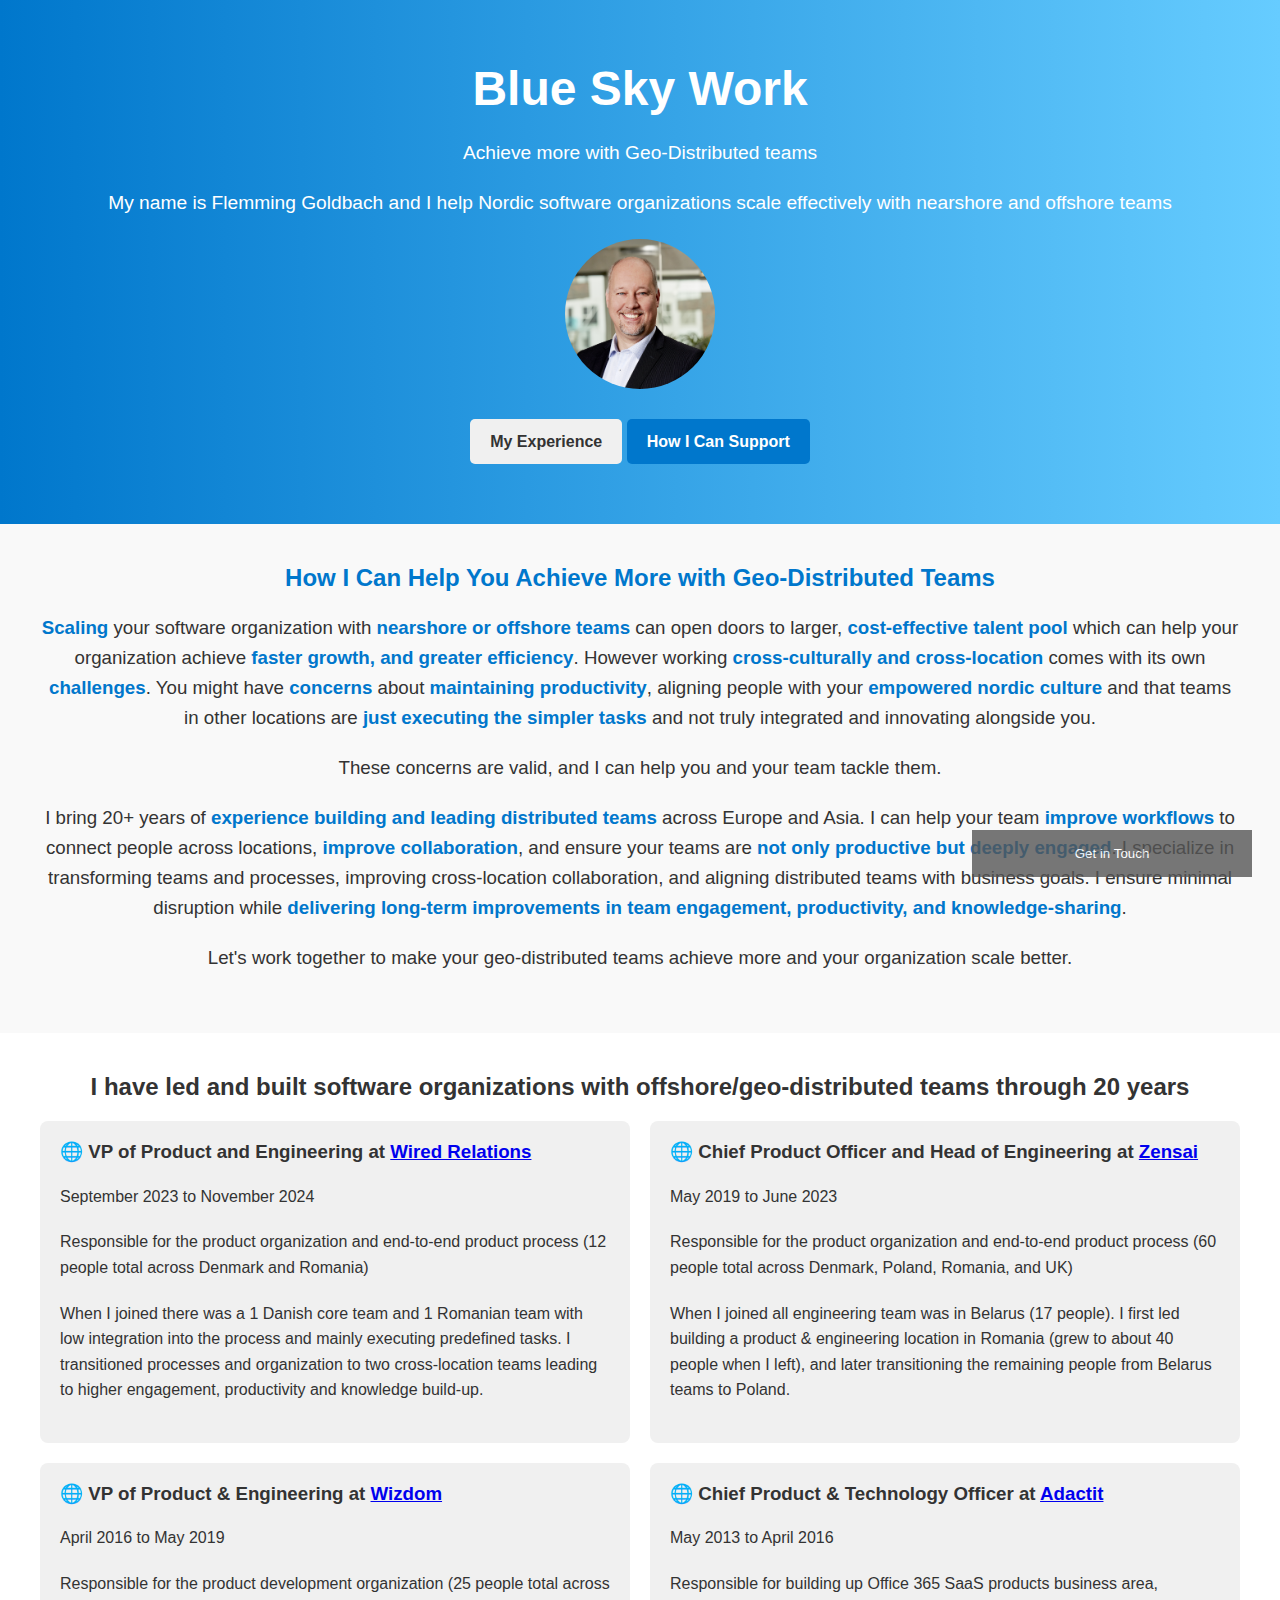
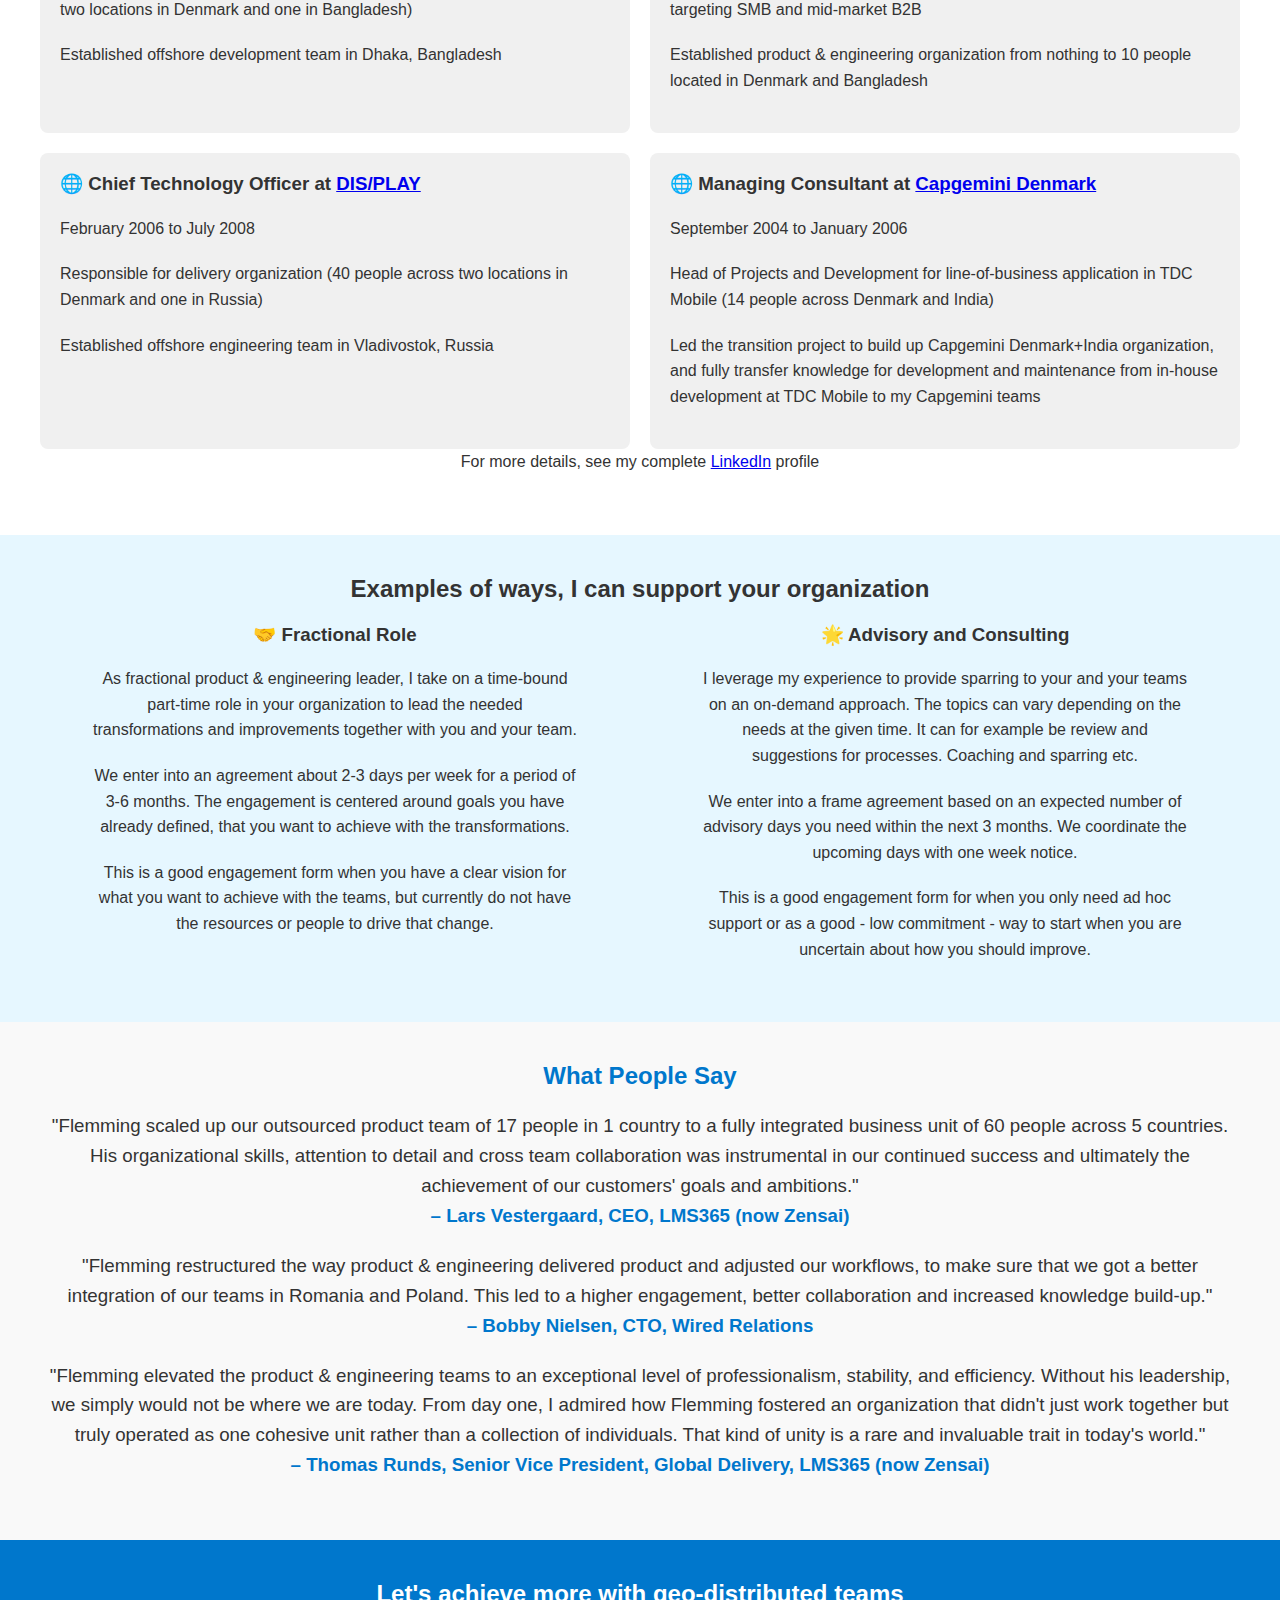
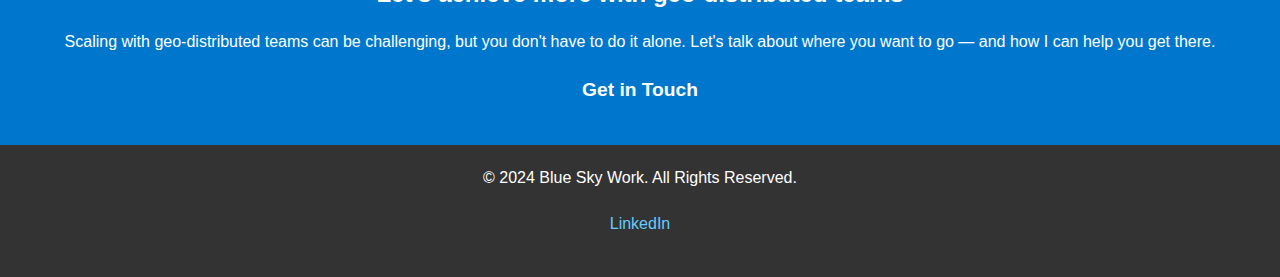
==== commit c9fbcec6: "Fixed styling error" ====
--- a/Achieve more with geo-distributed teams.html
+++ b/Achieve more with geo-distributed teams.html
@@ -9,13 +9,27 @@
   <link rel="icon" href="BlueSkyWork-LinkedIn-Icon.png">
   <script>
     function openGetInTouchForm() {
-      document.getElementById("getintouchform").style.display = "block";
-      document.getElementById("btnFormOpen").style.visibility = "hidden";
+        const form = document.getElementById("getintouchform");
+        const iframe = document.getElementById("getintouchframe");
+        
+        // Add visible class to form
+        form.classList.add('visible');
+        
+        // Reload the iframe content to ensure proper rendering
+        iframe.src = iframe.src;
+        
+        // Hide the open button
+        document.getElementById("btnFormOpen").style.visibility = "hidden";
     }
-    
+
     function closeGetInTouchForm() {
-      document.getElementById("getintouchform").style.display = "none";
-      document.getElementById("btnFormOpen").style.visibility = "visible";
+        const form = document.getElementById("getintouchform");
+        
+        // Remove visible class from form
+        form.classList.remove('visible');
+        
+        // Show the open button
+        document.getElementById("btnFormOpen").style.visibility = "visible";
     }
   </script>    
 </head>
@@ -124,12 +138,12 @@
     <div class="container">
       <h2>What People Say</h2>
       <div class="testimonial">
-        <p>"Flemming scaled up our outsourced product team of 17 people in 1 country to a fully integrated business unit of 60 people across 5 countries. His organizational skills, attention to detail and cross team collaboration was instrumental in our continued success and ultimately the achievement of our customers' goals and ambitions."</p>
-        <strong>– Lars Vestergaard, CEO, LMS365 (now Zensai)</strong>
+        <p>"Flemming scaled up our outsourced product team of 17 people in 1 country to a fully integrated business unit of 60 people across 5 countries. His organizational skills, attention to detail and cross team collaboration was instrumental in our continued success and ultimately the achievement of our customers' goals and ambitions."<br/>
+        <strong>– Lars Vestergaard, CEO, LMS365 (now Zensai)</strong></p>
       </div>
       <div class="testimonial">
-        <p>"Flemming restructured the way product & engineering delivered product and adjusted our workflows, to make sure that we got a better integration of our teams in Romania and Poland. This led to a higher engagement, better collaboration and increased knowledge build-up."</p>
-        <strong>– Bobby Nielsen, CTO, Wired Relations</strong>
+        <p>"Flemming restructured the way product & engineering delivered product and adjusted our workflows, to make sure that we got a better integration of our teams in Romania and Poland. This led to a higher engagement, better collaboration and increased knowledge build-up."<br/>
+        <strong>– Bobby Nielsen, CTO, Wired Relations</strong></p>
       </div>
       <div class="testimonial">
         <p>"Flemming elevated the product &amp; engineering teams to an exceptional level of professionalism, stability, and efficiency. Without his leadership, we simply would not be where we are today. From day one, I admired how Flemming fostered an organization that didn&apos;t just work together but truly operated as one cohesive unit rather than a collection of individuals. That kind of unity is a rare and invaluable trait in today&apos;s world."<br/>
--- a/BlueSkyWork.css
+++ b/BlueSkyWork.css
@@ -215,7 +215,24 @@
   opacity: 1;
 }
 
-/* The popup form - hidden by default */
+/* The popup form */
+.getintouchform {
+  visibility: hidden;
+  opacity: 0;
+  position: fixed;
+  bottom: 0;
+  right: 15px;
+  border: 3px solid #f1f1f1;
+  z-index: 9;
+  transition: opacity 0.3s ease;
+  background: white; /* Adding this to ensure form has a solid background */
+}
+/* Add a class for when the form is visible */
+.getintouchform.visible {
+  visibility: visible;
+  opacity: 1;
+}
+/*
 .getintouchform {
   display: none;
   position: fixed;
@@ -223,4 +240,5 @@
   right: 15px;
   border: 3px solid #f1f1f1;
   z-index: 9;
-}+}
+*/